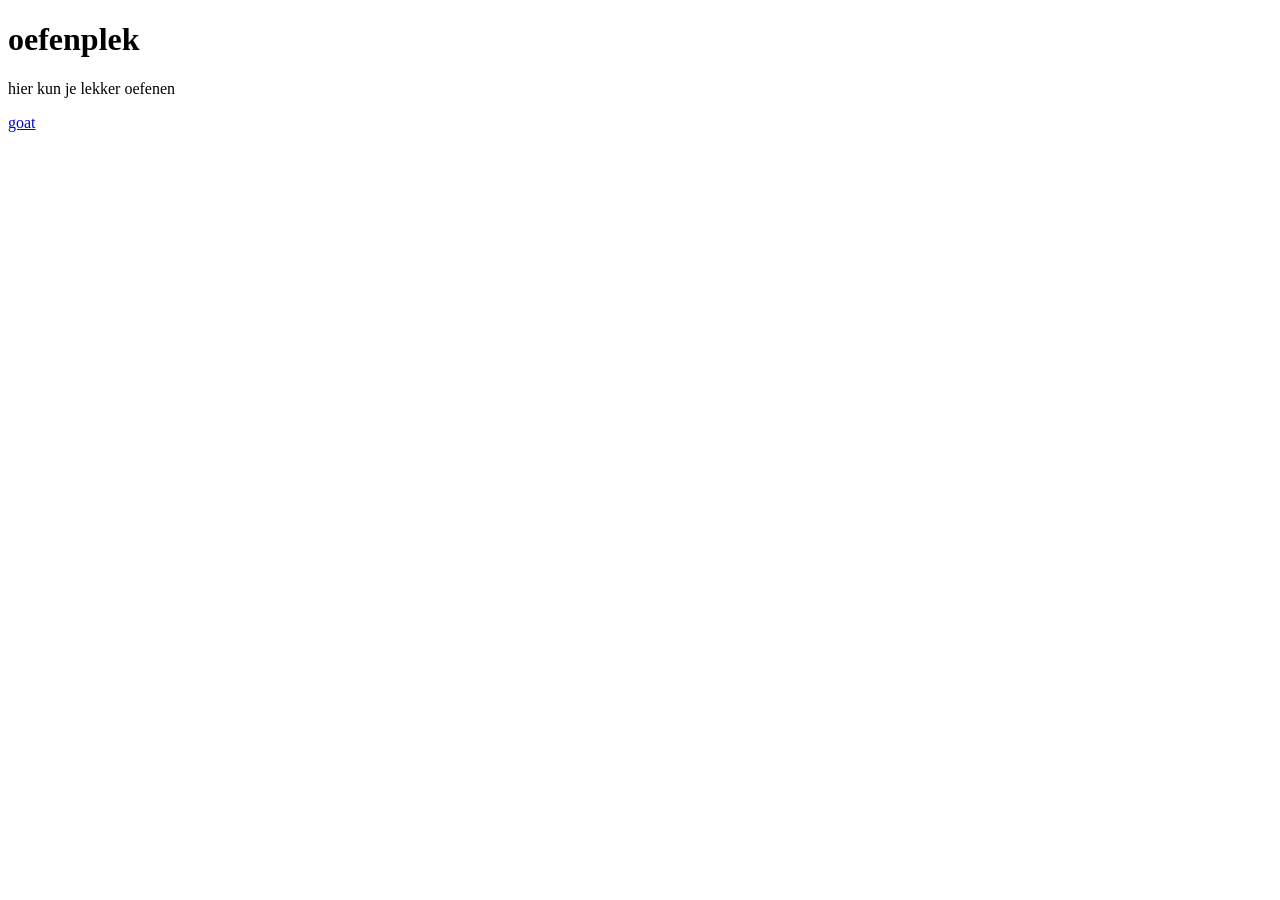
==== oefenen/index.html @ ec7f0b2d "nieuwe map" ====
<!DOCTYPE html>
<html>
    <head>
        <title>oefenplek</title>
    </head>
    <body>
        <h1>oefenplek</h1>
        <p>hier kun je lekker oefenen</p>
    <a href="./goat.html">goat</a>
    
    </body>
</html>
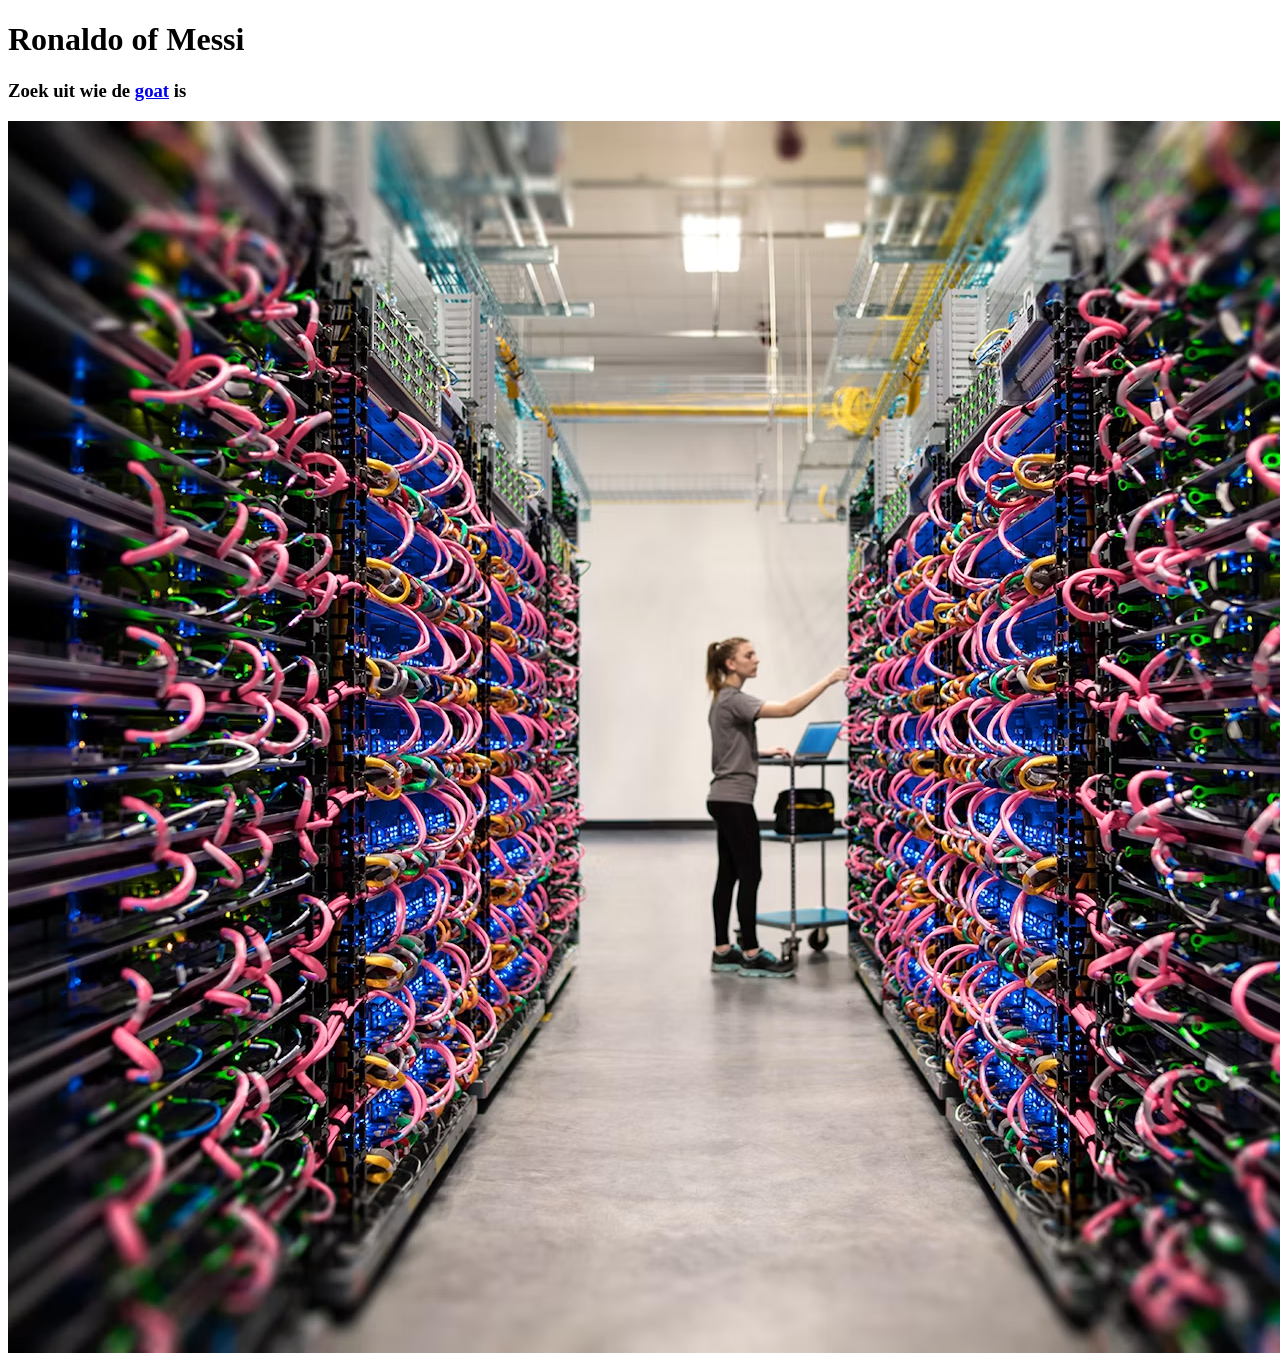
==== commit 055c833b: "oefenen en overmij" ====
--- a/oefenen/index.html
+++ b/oefenen/index.html
@@ -1,12 +1,12 @@
 <!DOCTYPE html>
 <html>
     <head>
-        <title>oefenplek</title>
+        <title>Ronaldo of Messi</title>
     </head>
     <body>
-        <h1>oefenplek</h1>
-        <p>hier kun je lekker oefenen</p>
-    <a href="./goat.html">goat</a>
+        <h1>Ronaldo of Messi</h1>
+        <h3>Zoek uit wie de <a href="./goat.html">goat</a> is</h3>
+        <img src="images/Datacenter.jpg" alt="Datacenter"/>
     
     </body>
 </html>
